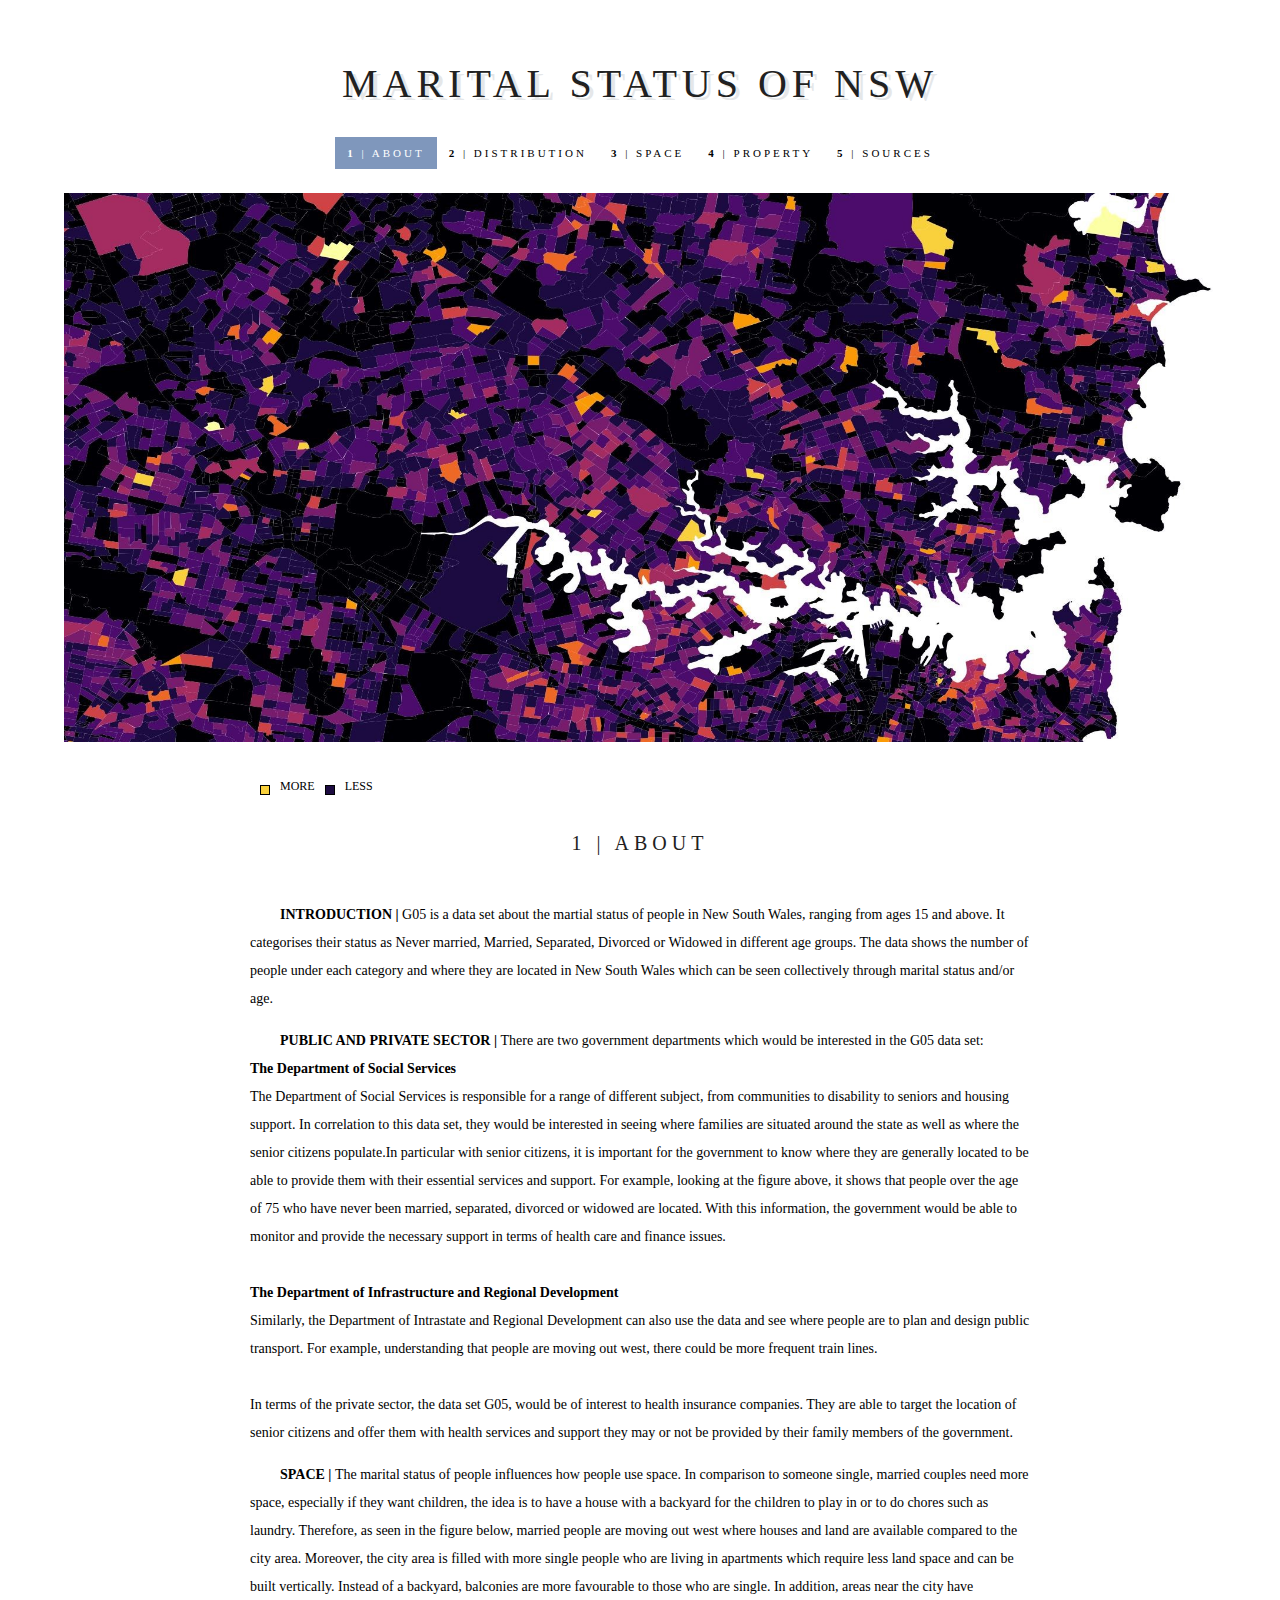
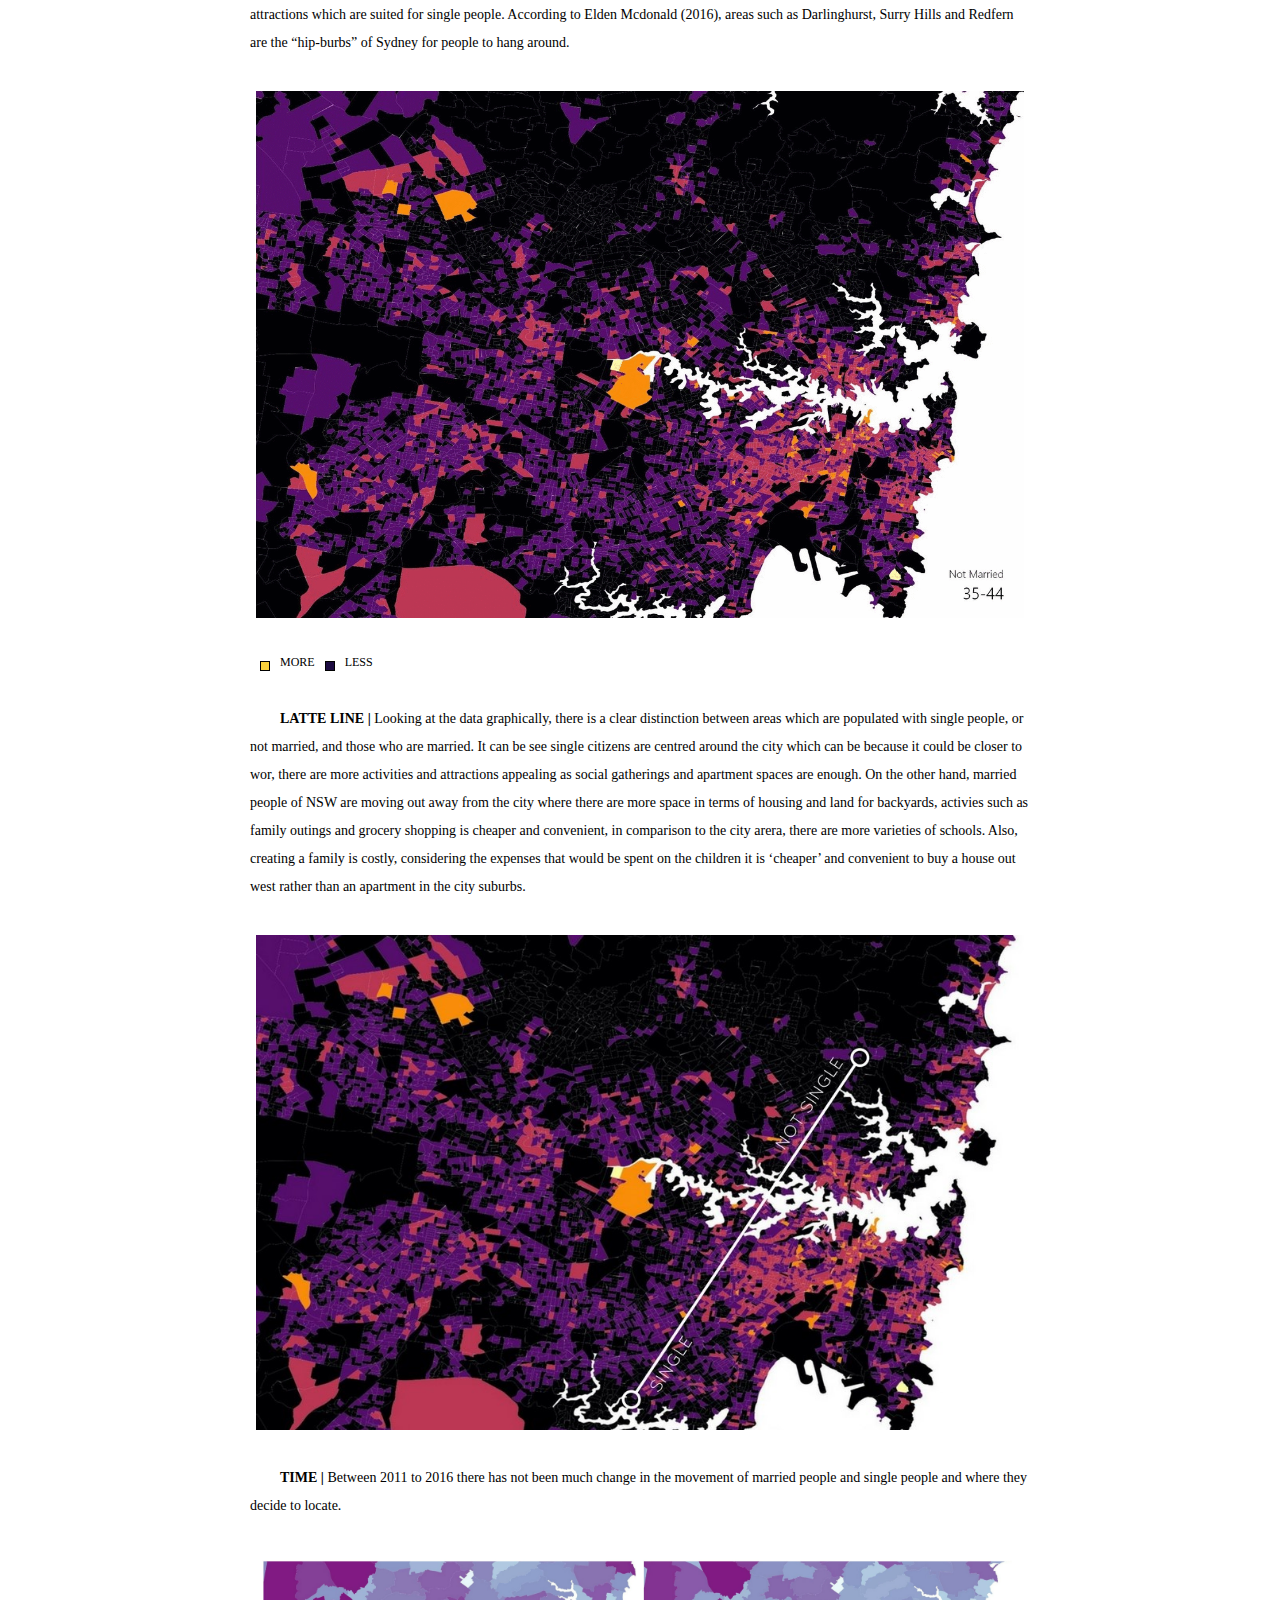
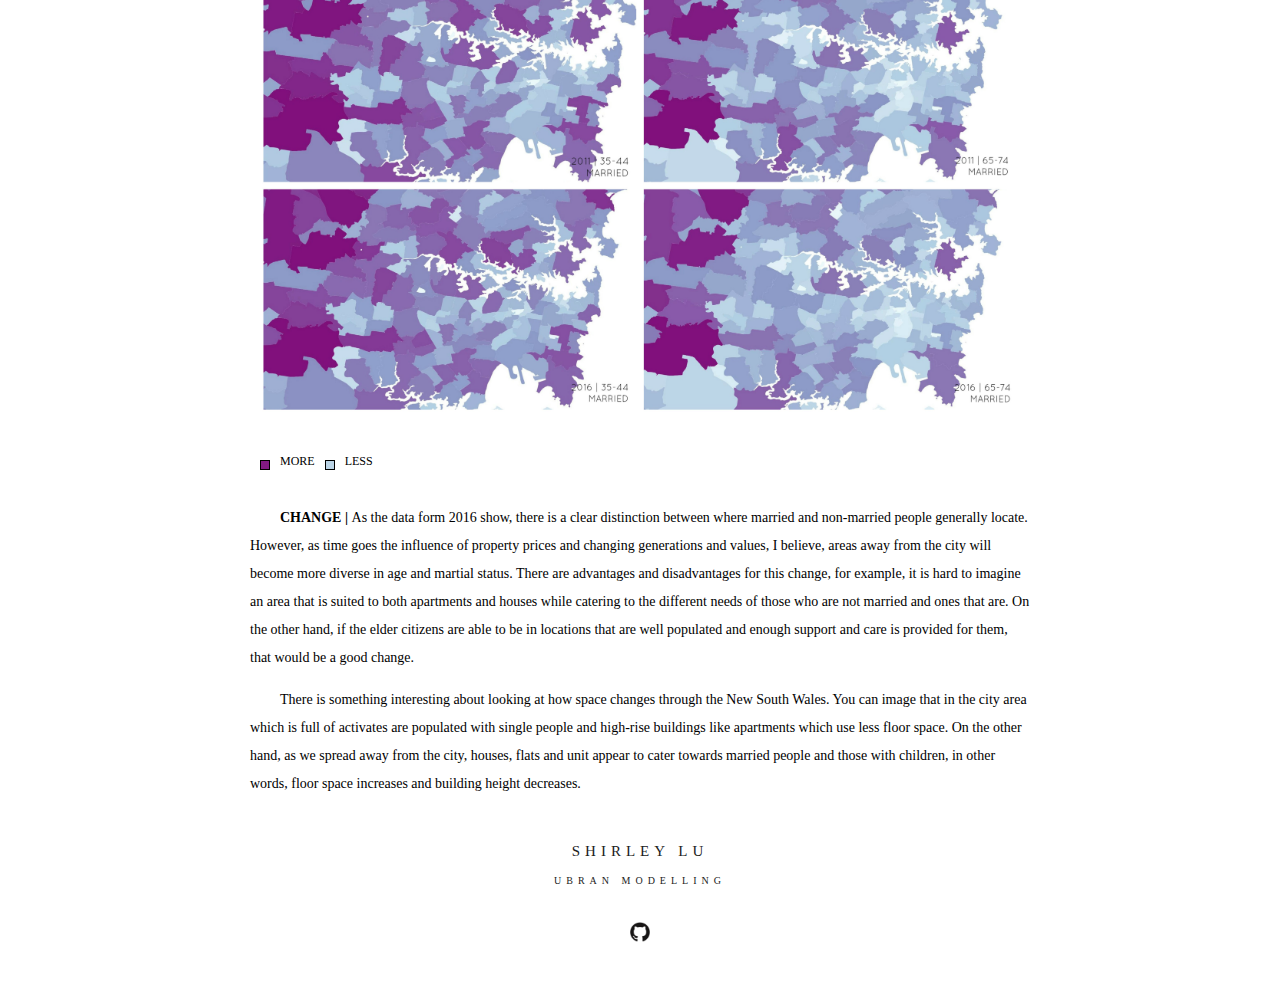
==== index.html @ fcfc97fd "Inital" ====
<!DOCTYPE html>
<html>
<head>
<link rel="stylesheet" type="text/css" href="style.css"/>

<h1> MARITAL STATUS OF NSW </h1>
</head>

<body>
<title> Shirley Lu </title>
<div class = "topnav" id="myTopnav">
<a href="index.html" class="active"><B>1</B> | ABOUT</a>
<a href="page1.html"> <B>2</B> | DISTRIBUTION</a>
<a href="page2.html"> <B>3</B> | SPACE</a>
<a href="page3.html"> <B>4</B> | PROPERTY</a>
<a href="page4.html"> <B>5</B> | SOURCES</a>
</div>

<img src="75Over_NeverMarriedd.jpg" alt="image missing!" style="width: 90%" align="middle">
  <ul class="legend_Two">
   <li><span class="More"></span>MORE</li>
   <li><span class="Less"></span>LESS</li>
   </ul>
<style>
   .legend_Two{list-style: none; text-align: center; margin-left: 250px; margin-right: 250px; padding: 0 0 40px 0;font-family: segoe UI; font-size:13px; font-weight: lighter; line-height: 180%}
   .legend_Two li {float: left; text-align: center; font-size: 12px;}
   .legend_Two span {border: 0.5px solid #000000; width: 8px; height: 8px; margin: 10px; float: left; text-align: center; }
   .legend_Two .More {background-color: #F9D13C}
   .legend_Two .Less {background-color: #1C0B41}
   </style>

   <p>
<h2> 1 | ABOUT </h2>

<p>
<b>INTRODUCTION | </b>
G05 is a data set about the martial status of people in New South Wales, ranging from ages 15 and above. It categorises their status as Never married, Married, Separated, Divorced or Widowed in different age groups. The data shows the number of people under each category and where they are located in New South Wales which can be seen collectively through marital status and/or age.
</p>
<p>
<b>PUBLIC AND PRIVATE SECTOR | </b>
There are two government departments which would be interested in the G05 data set:
<br><b>The Department of Social Services</b><br>
The Department of Social Services is responsible for a range of different subject, from communities to disability to seniors and housing support. In correlation to this data set, they would be interested in seeing where families are situated around the state as well as where the senior citizens populate.In particular with senior citizens, it is important for the government to know where they are generally located to be able to provide them with their essential services and support. For example, looking at the figure above, it shows that people over the age of 75 who have never been married, separated, divorced or widowed are located. With this information, the government would be able to monitor and provide the necessary support in terms of health care and finance issues.
<br><br><b>The Department of Infrastructure and Regional Development </b><Br>
Similarly, the Department of Intrastate and Regional Development can also use the data and see where people are to plan and design public transport. For example, understanding that people are moving out west, there could be more frequent train lines.
<br><br>
In terms of the private sector, the data set G05, would be of interest to health insurance companies. They are able to target the location of senior citizens and offer them with health services and support they may or not be provided by their family members of the government.
</p>

<p>
<b>SPACE | </b>
The marital status of people influences how people use space. In comparison to someone single, married couples need more space, especially if they want children, the idea is to have a house with a backyard for the children to play in or to do chores such as laundry. Therefore, as seen in the figure below, married people are moving out west where houses and land are available compared to the city area. Moreover, the city area is filled with more single people who are living in apartments which require less land space and can be built vertically. Instead of a backyard, balconies are more favourable to those who are single. In addition, areas near the city have attractions which are suited for single people. According to Elden Mcdonald (2016), areas such as Darlinghurst, Surry Hills and Redfern are the “hip-burbs” of Sydney for people to hang around.
</p>

<img src="3544.gif" alt="image missing!" style= "width:60%" align="middle">
  <ul class="legend_Two">
   <li><span class="More"></span>MORE</li>
   <li><span class="Less"></span>LESS</li>
   </ul>
<style>
   .legend_Two{list-style: none; text-align: center; margin-left: 250px; margin-right: 250px; padding: 0 0 40px 0;font-family: segoe UI; font-size:13px; font-weight: lighter; line-height: 180%}
   .legend_Two li {float: left; text-align: center; font-size: 12px;}
   .legend_Two span {border: 0.5px solid #000000; width: 8px; height: 8px; margin: 10px; float: left; text-align: center; }
   .legend_Two .More {background-color: #F9D13C}
   .legend_Two .Less {background-color: #1C0B41}
   </style>

<p>
<b> LATTE LINE | </b>
Looking at the data graphically, there is a clear distinction between areas which are populated with single people, or not married, and those who are married. It can be see single citizens are centred around the city which can be because it could be closer to wor, there are more activities and attractions appealing as social gatherings and apartment spaces are enough.

On the other hand, married people of NSW are moving out away from the city where there are more space in terms of housing and land for backyards, activies such as family outings and grocery shopping is cheaper and convenient, in comparison to the city arera, there are more varieties of schools. Also, creating a family is costly, considering the expenses that would be spent on the children it is ‘cheaper’ and convenient to buy a house out west rather than an apartment in the city suburbs. </p>

<img src="LatteLinee.jpg" alt="image missing!" style= "width:60%" align="middle">

<p>
<b>TIME | </b>
Between 2011 to 2016 there has not been much change in the movement of married people and single people and where they decide to locate. 
</p>

<img src="TimeCollage.jpg" alt="image missing!" style= "width:60%" align="middle">
  <ul class="legend_One">
   <li><span class="More"></span>MORE</li>
   <li><span class="Less"></span>LESS</li>
   </ul>
<style>
   .legend_One{list-style: none; text-align: center; margin-left: 250px; margin-right: 250px; padding: 0 0 40px 0;font-family: segoe UI; font-size:13px; font-weight: lighter; line-height: 180%}
   .legend_One li {float: left; text-align: center; font-size: 12px;}
   .legend_One span {border: 0.5px solid #000000; width: 8px; height: 8px; margin: 10px; float: left; text-align: center; }
   .legend_One .More {background-color: #811A83}
   .legend_One .Less {background-color: #BBD4E6}
   </style>

<p>
<b>CHANGE | </b>
As the data form 2016 show, there is a clear distinction between where married and non-married people generally locate. However, as time goes the influence of property prices and changing generations and values, I believe, areas away from the city will become more diverse in age and martial status. There are advantages and disadvantages for this change, for example, it is hard to imagine an area that is suited to both apartments and houses while catering to the different needs of those who are not married and ones that are. On the other hand, if the elder citizens are able to be in locations that are well populated and enough support and care is provided for them, that would be a good change.</p>
<p>There is something interesting about looking at how space changes through the New South Wales. You can image that in the city area which is full of activates are populated with single people and high-rise buildings like apartments which use less floor space. On the other hand, as we spread away from the city, houses, flats and unit appear to cater towards married people and those with children, in other words, floor space increases and building height decreases. </p>



<h3> SHIRLEY LU </h3>
<h4> UBRAN MODELLING </h4>

<footer> 
<a href="https://github.com/ShirleysmLu"> <img src="GitHub-Mark.png" style="width: 2%" align="center"></a>
 </footer>
</body>

</html>
---- style.css ----
.topnav {
  overflow: hidden;
  margin: 0;
  display: inline-block;
  list-style-type: none;
}

.topnav a {
  float: left;
  display: block;
  color: #000000;
  text-align: center;
  padding: 10px 12px;
  text-decoration: none;
  font-family: bebas;
  	letter-spacing: 3px;
  font-size: 11px;
}

.topnav a:hover {
  color: #496CA1;
}

.topnav a.active {
	display: block;
	text-align: center;
	background-color: #496CA1;
    color: white;
    opacity: 0.7;
}

body {
	background-color: white;
	text-align:center;
	font-family: Droid Serif;
	margin: 0;
	padding:0;
}

h1{
	margin: auto;
	color: #212121 ;
	font-family: bebas;
	font-weight: lighter;
	letter-spacing: 5px;
	font-size: 40px;
	text-shadow: 4px 3px #E5E7E9;
	padding: 60px 50px 30px 50px;
}

h2{
	margin-left: 250px;
	margin-right: 250px;
	text-align: center;
	color: #212121;
	font-family: oswald;
	font-weight: lighter;
	letter-spacing: 5px;
	font-size: 20px;
	padding: 0 50px 30px 50px;
}

p{
	text-indent: 30px;
	margin-left: 250px;
	margin-right: 250px;
	text-align: left;
	font-size:14px;
	color: #000000;
	line-height: 200%;
}

img{
	display: block;
	margin: 0 auto;
	text-align: center;
	  display: inline-block;
	padding: 20px 0 20px 0;
}

table, th, td {
	border: 1px solid black;
	border-collapse: collapse;
		margin-left: 250px;
	margin-right: 250px;
	font-size:14px;
		font-family: Droid Serif;
}

th{
	padding: 15px;
	text-align: center;
}

td{
	padding: 15px;
	text-align: left;
}

table{
	width: 
}

h3{
	text-align: center;
	color: #212121;
	font-family: oswald;
	font-weight: lighter;
	letter-spacing: 5px;
	font-size: 15px;
	padding-top: 30px;
}

h4{
	text-align: center;
	color: #212121;
	font-family: segoe UI;
	font-weight: lighter;
	letter-spacing: 5px;
	font-size: 10px;
}

footer{
	text-align: center;
	padding-bottom: 30px;
}
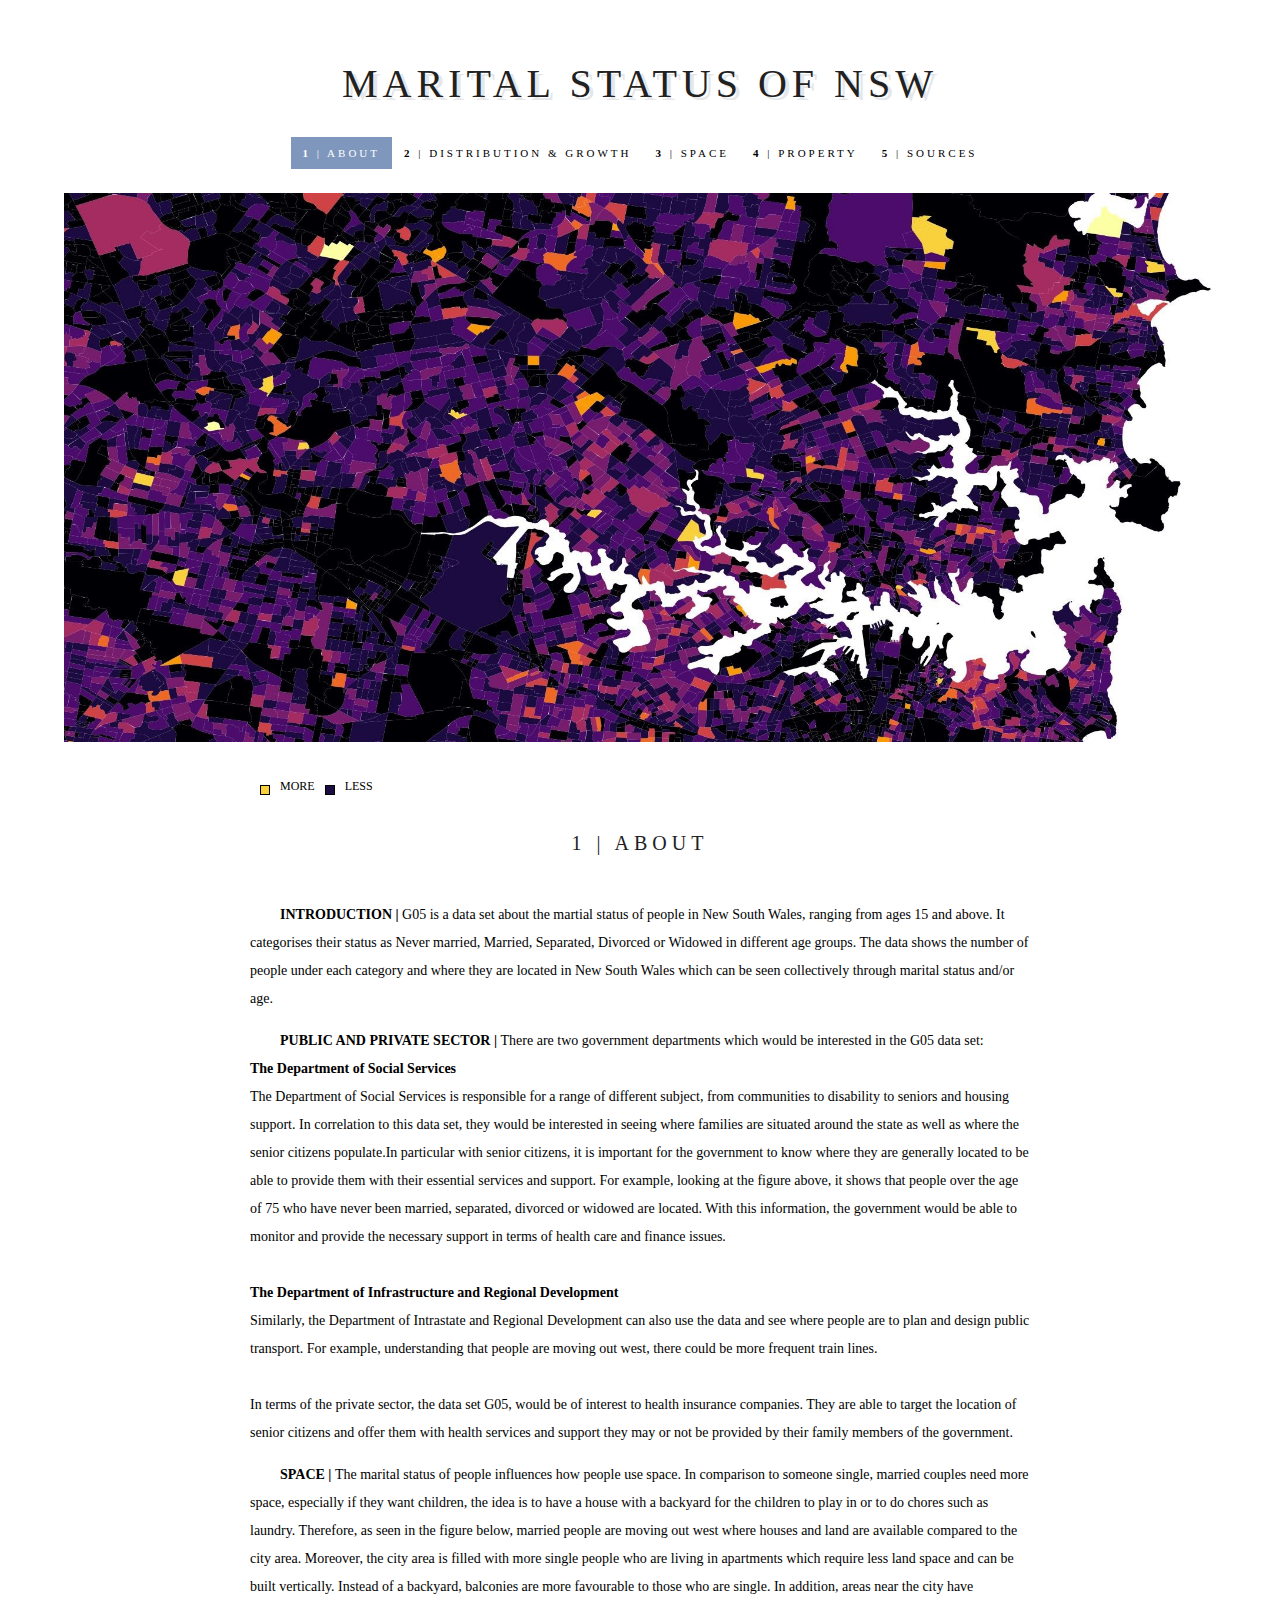
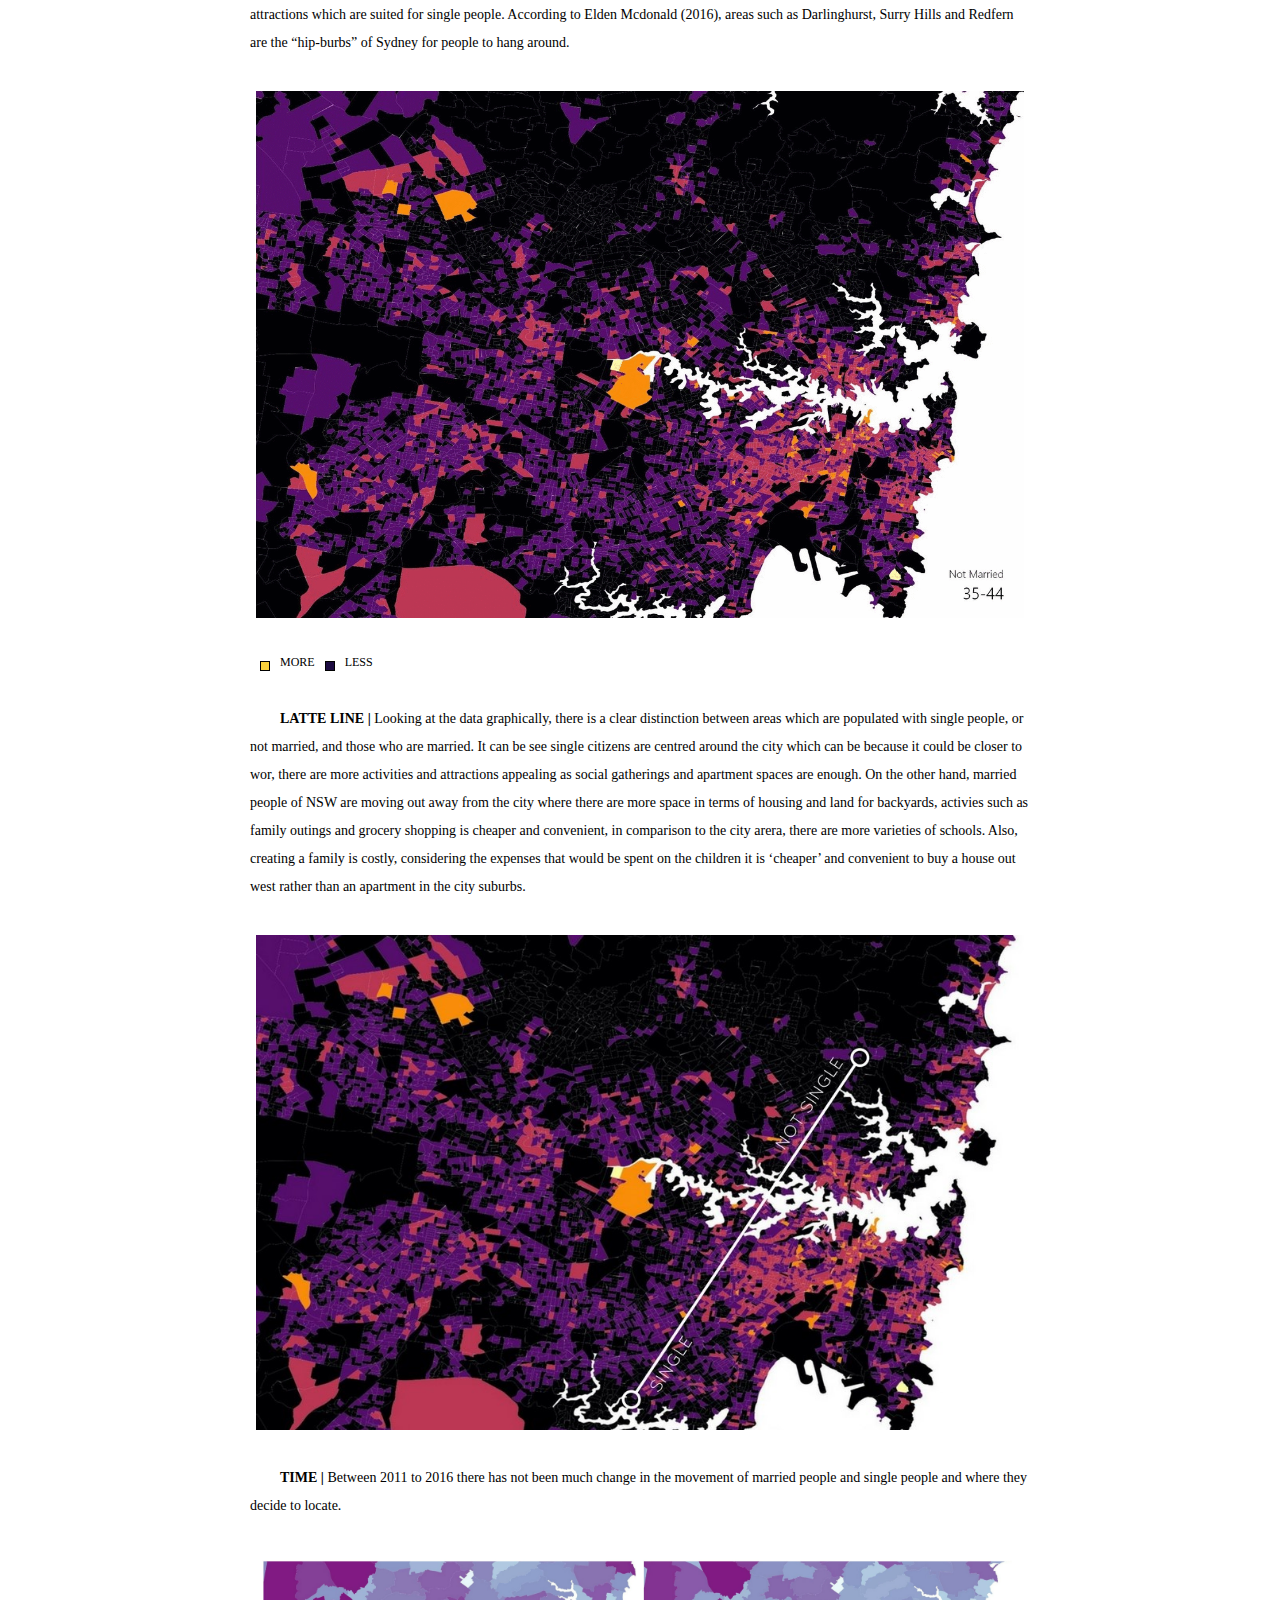
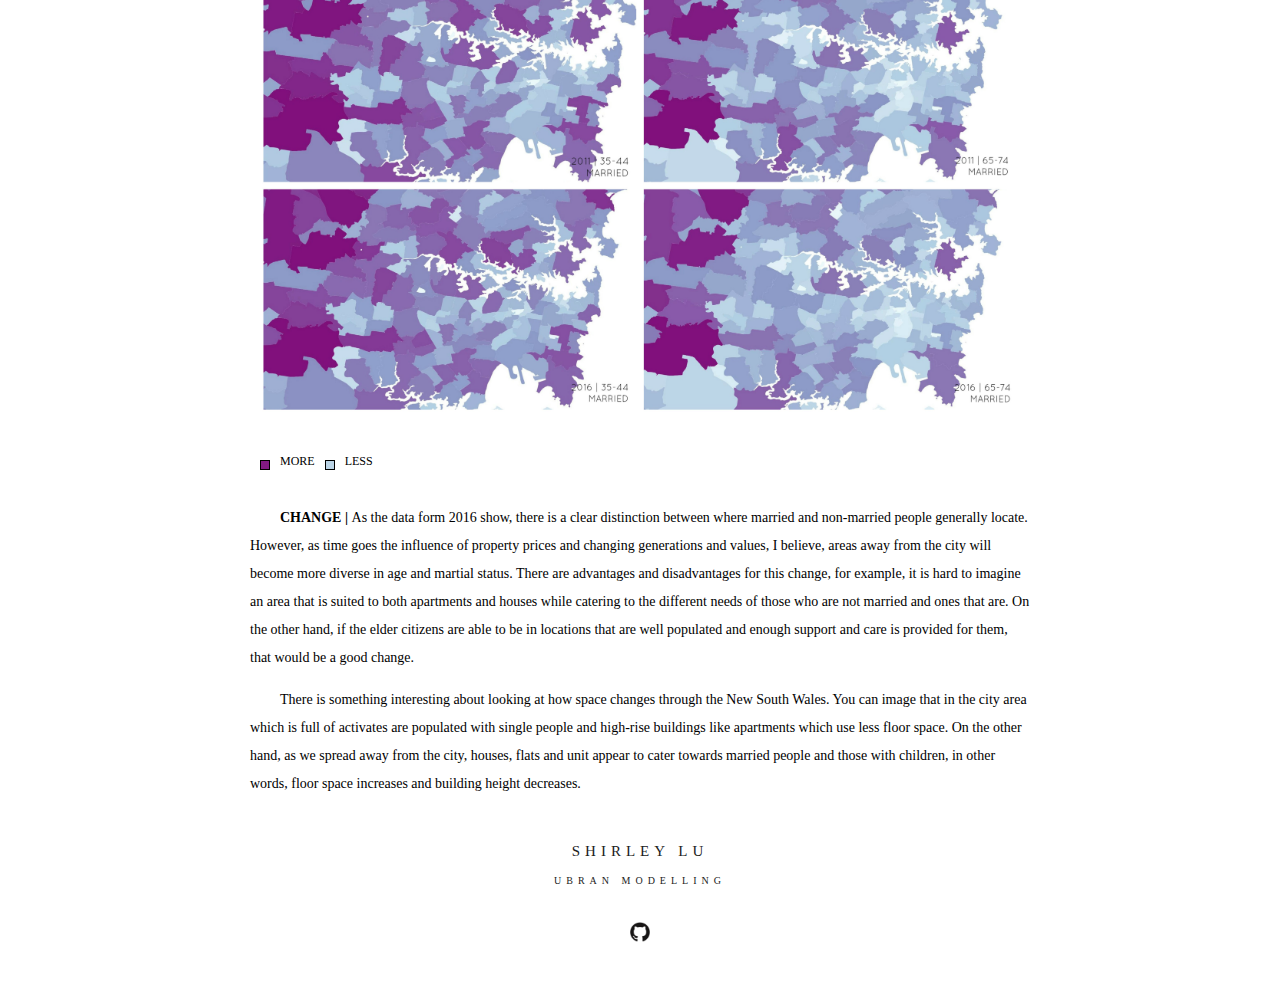
==== commit 522043cf: "Second" ====
--- a/index.html
+++ b/index.html
@@ -10,7 +10,7 @@
 <title> Shirley Lu </title>
 <div class = "topnav" id="myTopnav">
 <a href="index.html" class="active"><B>1</B> | ABOUT</a>
-<a href="page1.html"> <B>2</B> | DISTRIBUTION</a>
+<a href="page1.html"> <B>2</B> | DISTRIBUTION & GROWTH</a>
 <a href="page2.html"> <B>3</B> | SPACE</a>
 <a href="page3.html"> <B>4</B> | PROPERTY</a>
 <a href="page4.html"> <B>5</B> | SOURCES</a>
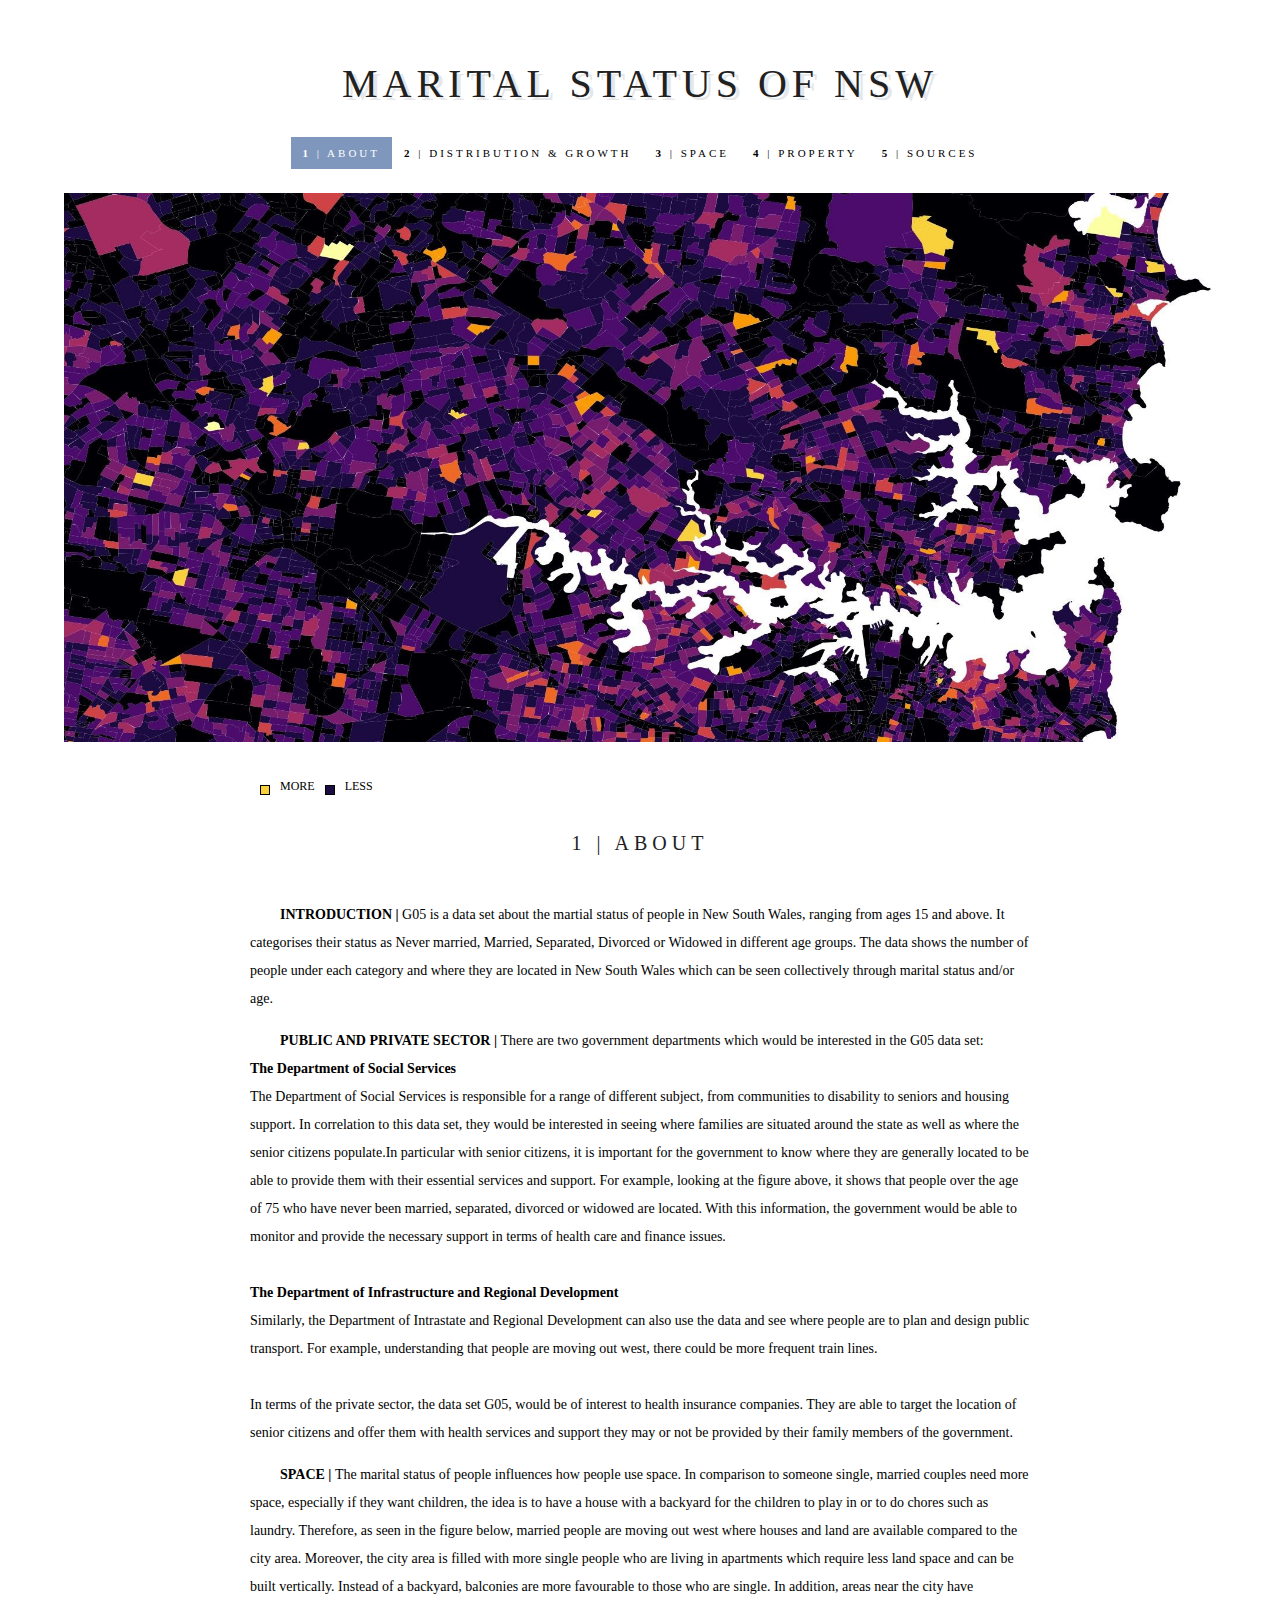
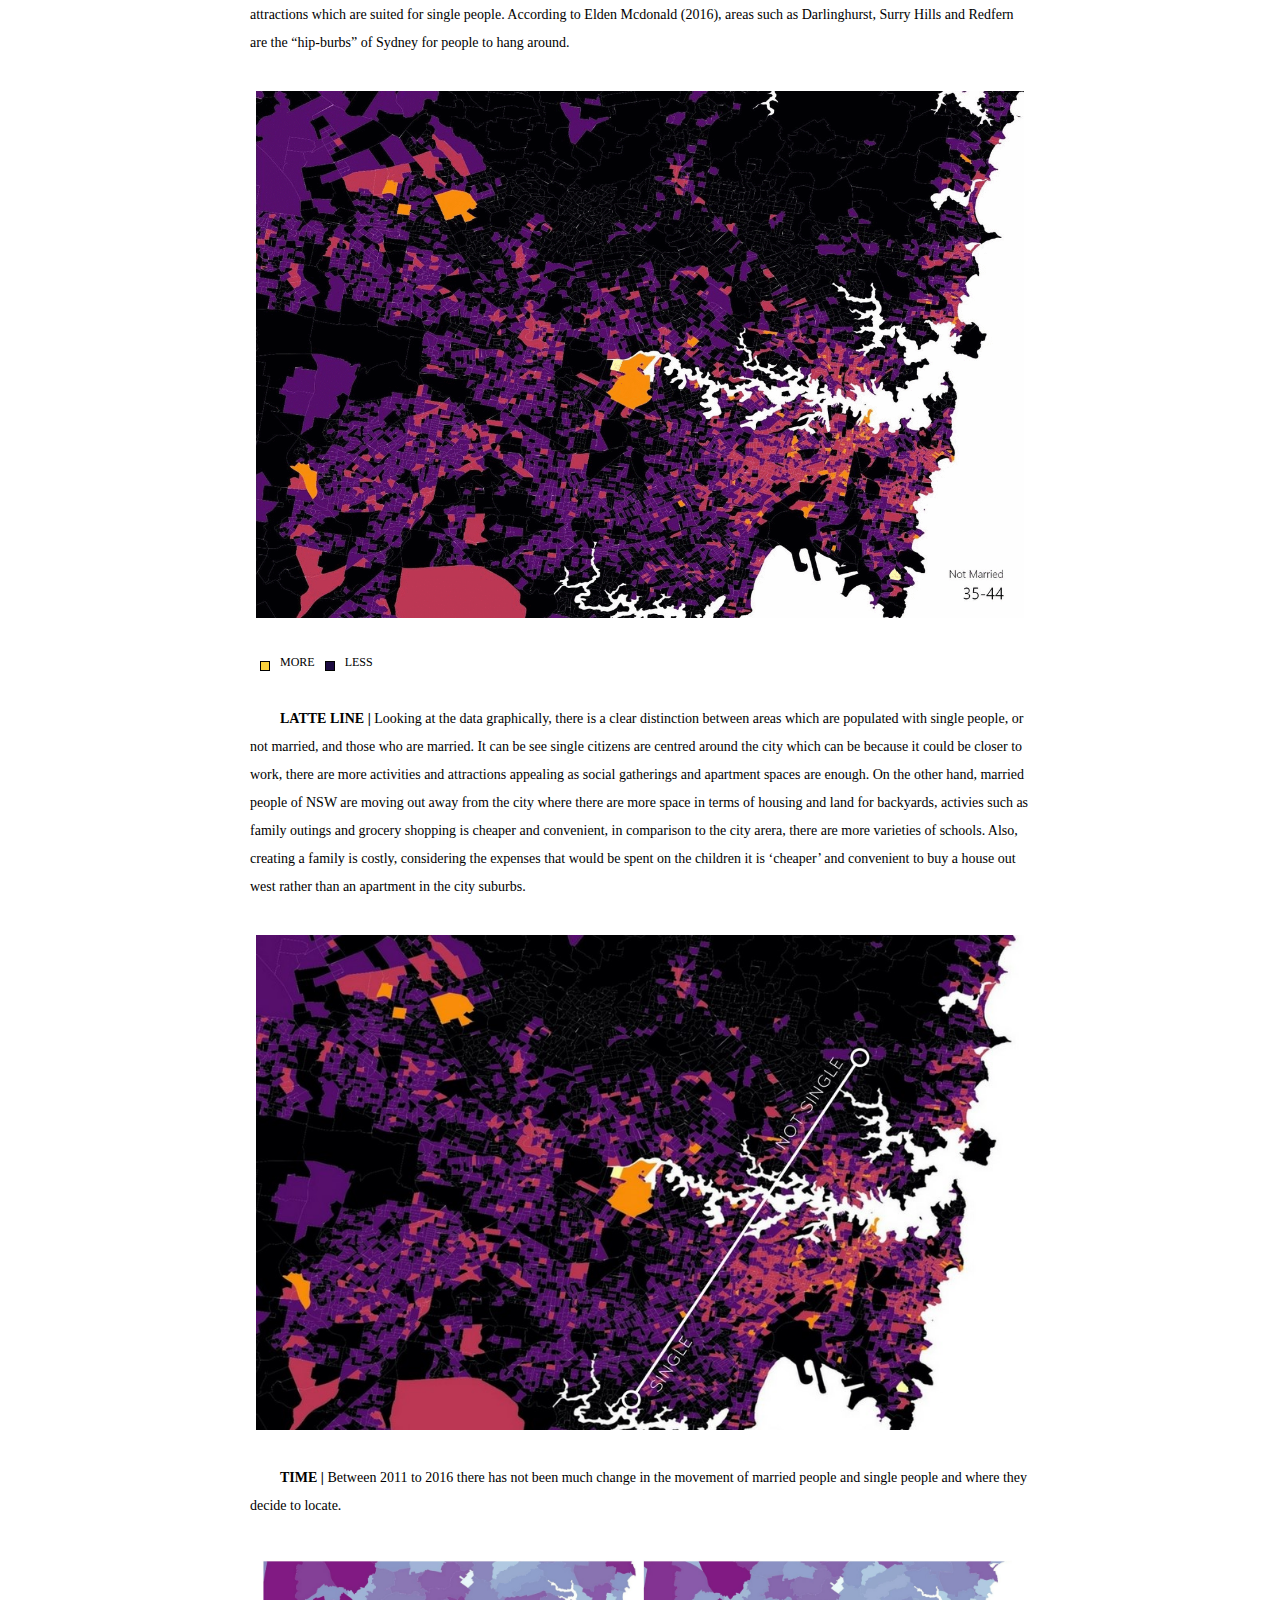
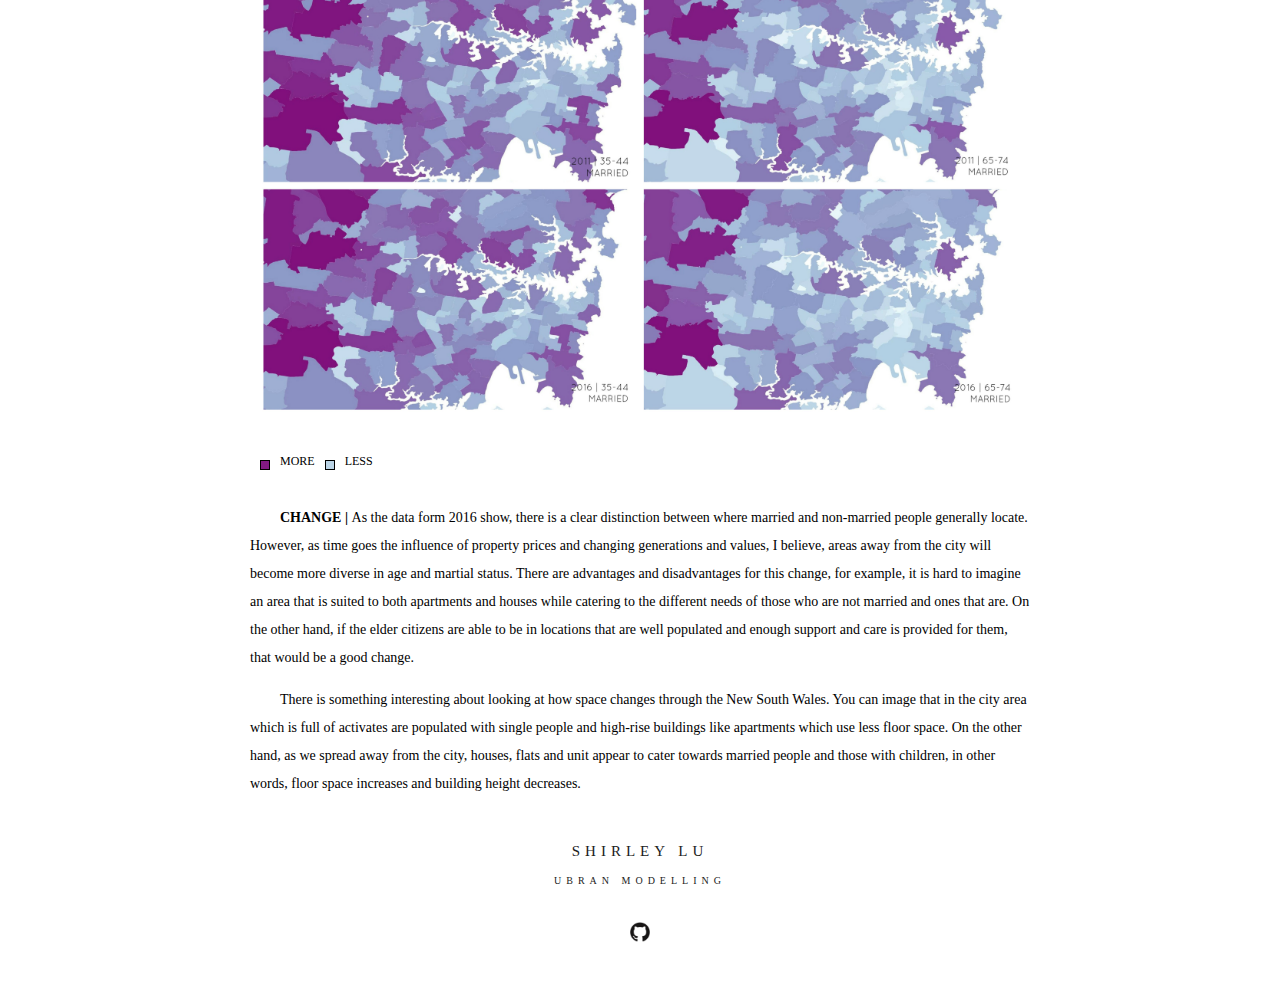
==== commit 28dff091: "Update index.html" ====
--- a/index.html
+++ b/index.html
@@ -67,7 +67,7 @@
 
 <p>
 <b> LATTE LINE | </b>
-Looking at the data graphically, there is a clear distinction between areas which are populated with single people, or not married, and those who are married. It can be see single citizens are centred around the city which can be because it could be closer to wor, there are more activities and attractions appealing as social gatherings and apartment spaces are enough.
+Looking at the data graphically, there is a clear distinction between areas which are populated with single people, or not married, and those who are married. It can be see single citizens are centred around the city which can be because it could be closer to work, there are more activities and attractions appealing as social gatherings and apartment spaces are enough.
 
 On the other hand, married people of NSW are moving out away from the city where there are more space in terms of housing and land for backyards, activies such as family outings and grocery shopping is cheaper and convenient, in comparison to the city arera, there are more varieties of schools. Also, creating a family is costly, considering the expenses that would be spent on the children it is ‘cheaper’ and convenient to buy a house out west rather than an apartment in the city suburbs. </p>
 
--- a/style.css
+++ b/style.css
@@ -81,8 +81,6 @@
 table, th, td {
 	border: 1px solid black;
 	border-collapse: collapse;
-		margin-left: 250px;
-	margin-right: 250px;
 	font-size:14px;
 		font-family: Droid Serif;
 }
@@ -98,7 +96,10 @@
 }
 
 table{
-	width: 
+	width: 60%;
+	margin-right: auto;
+	margin-left: auto;
+
 }
 
 h3{
@@ -125,4 +126,11 @@
 	padding-bottom: 30px;
 }
 
+.headerimage{
+	display: table;
+}
 
+.ImageTab{
+	margin-right: 5%;
+	margin-left:5%;
+}